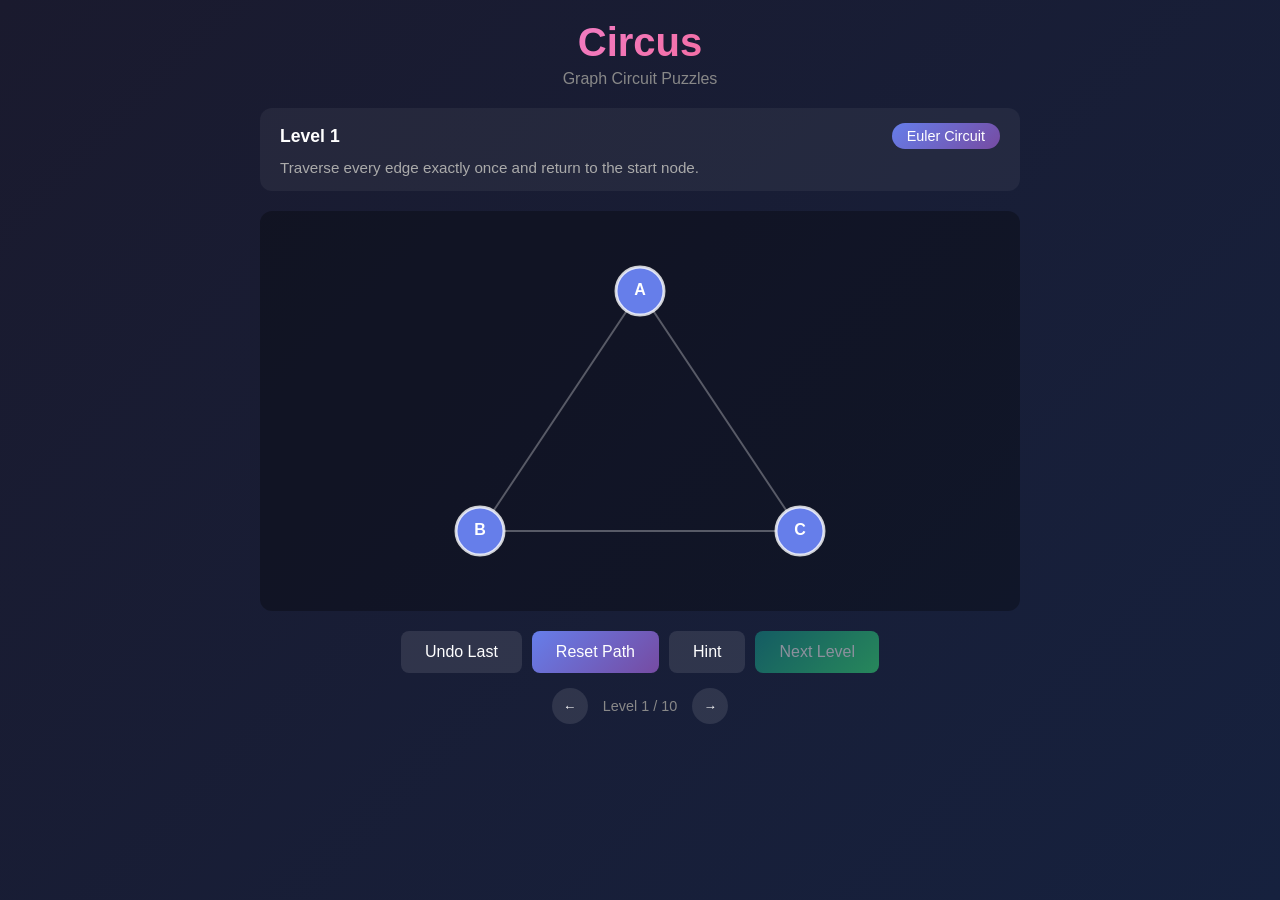
==== index.html @ 8d73c0f6 "Initial commit: Circus graph circuit puzzle game 10 levels of Euler and Hamilton circuit puzzles wit" ====
<!DOCTYPE html>
<html lang="en">
<head>
    <meta charset="UTF-8">
    <meta name="viewport" content="width=device-width, initial-scale=1.0">
    <title>Circus - Graph Circuit Puzzles</title>
    <link rel="stylesheet" href="style.css">
</head>
<body>
    <div class="container">
        <header>
            <h1>Circus</h1>
            <p class="subtitle">Graph Circuit Puzzles</p>
        </header>

        <div class="game-info">
            <div class="level-info">
                <span class="level-label">Level <span id="level-num">1</span></span>
                <span class="circuit-type" id="circuit-type">Euler Circuit</span>
            </div>
            <p class="instructions" id="instructions">Traverse every edge exactly once and return to the start node.</p>
        </div>

        <div class="canvas-container">
            <canvas id="game-canvas"></canvas>
        </div>

        <div class="controls">
            <button id="undo-btn" class="btn btn-secondary">Undo Last</button>
            <button id="reset-btn" class="btn">Reset Path</button>
            <button id="hint-btn" class="btn btn-secondary">Hint</button>
            <button id="next-btn" class="btn btn-success" disabled>Next Level</button>
        </div>

        <div class="level-select">
            <button id="prev-level" class="btn-small">&larr;</button>
            <span>Level <span id="level-display">1</span> / <span id="total-levels">1</span></span>
            <button id="next-level" class="btn-small">&rarr;</button>
        </div>

        <div id="message" class="message"></div>
    </div>

    <script type="module" src="js/main.js"></script>
</body>
</html>
---- style.css ----
* {
    margin: 0;
    padding: 0;
    box-sizing: border-box;
}

body {
    font-family: -apple-system, BlinkMacSystemFont, 'Segoe UI', Roboto, Oxygen, Ubuntu, sans-serif;
    background: linear-gradient(135deg, #1a1a2e 0%, #16213e 100%);
    min-height: 100vh;
    color: #fff;
}

.container {
    max-width: 800px;
    margin: 0 auto;
    padding: 20px;
}

header {
    text-align: center;
    margin-bottom: 20px;
}

header h1 {
    font-size: 2.5rem;
    font-weight: 700;
    background: linear-gradient(135deg, #f093fb 0%, #f5576c 100%);
    -webkit-background-clip: text;
    -webkit-text-fill-color: transparent;
    background-clip: text;
}

.subtitle {
    color: #888;
    font-size: 1rem;
    margin-top: 5px;
}

.game-info {
    background: rgba(255, 255, 255, 0.05);
    border-radius: 12px;
    padding: 15px 20px;
    margin-bottom: 20px;
}

.level-info {
    display: flex;
    justify-content: space-between;
    align-items: center;
    margin-bottom: 10px;
}

.level-label {
    font-size: 1.1rem;
    font-weight: 600;
}

.circuit-type {
    background: linear-gradient(135deg, #667eea 0%, #764ba2 100%);
    padding: 5px 15px;
    border-radius: 20px;
    font-size: 0.9rem;
    font-weight: 500;
}

.circuit-type.hamilton {
    background: linear-gradient(135deg, #f093fb 0%, #f5576c 100%);
}

.instructions {
    color: #aaa;
    font-size: 0.95rem;
}

.canvas-container {
    background: rgba(0, 0, 0, 0.3);
    border-radius: 12px;
    overflow: hidden;
    margin-bottom: 20px;
}

#game-canvas {
    display: block;
    width: 100%;
    height: 400px;
    cursor: pointer;
}

.controls {
    display: flex;
    gap: 10px;
    justify-content: center;
    margin-bottom: 15px;
}

.btn {
    background: linear-gradient(135deg, #667eea 0%, #764ba2 100%);
    border: none;
    color: #fff;
    padding: 12px 24px;
    border-radius: 8px;
    font-size: 1rem;
    font-weight: 500;
    cursor: pointer;
    transition: transform 0.2s, opacity 0.2s;
}

.btn:hover {
    transform: translateY(-2px);
}

.btn:active {
    transform: translateY(0);
}

.btn:disabled {
    opacity: 0.5;
    cursor: not-allowed;
    transform: none;
}

.btn-secondary {
    background: rgba(255, 255, 255, 0.1);
}

.btn-success {
    background: linear-gradient(135deg, #11998e 0%, #38ef7d 100%);
}

.level-select {
    display: flex;
    justify-content: center;
    align-items: center;
    gap: 15px;
    color: #888;
    font-size: 0.9rem;
}

.btn-small {
    background: rgba(255, 255, 255, 0.1);
    border: none;
    color: #fff;
    width: 36px;
    height: 36px;
    border-radius: 50%;
    cursor: pointer;
    transition: background 0.2s;
}

.btn-small:hover {
    background: rgba(255, 255, 255, 0.2);
}

.message {
    text-align: center;
    padding: 15px;
    border-radius: 8px;
    margin-top: 15px;
    font-weight: 500;
    opacity: 0;
    transition: opacity 0.3s;
}

.message.show {
    opacity: 1;
}

.message.success {
    background: rgba(56, 239, 125, 0.2);
    color: #38ef7d;
}

.message.error {
    background: rgba(245, 87, 108, 0.2);
    color: #f5576c;
}

.message.hint {
    background: rgba(102, 126, 234, 0.2);
    color: #667eea;
}

/* Responsive */
@media (max-width: 600px) {
    .container {
        padding: 15px;
    }

    header h1 {
        font-size: 2rem;
    }

    #game-canvas {
        height: 300px;
    }

    .controls {
        flex-wrap: wrap;
    }

    .btn {
        padding: 10px 20px;
        font-size: 0.9rem;
    }
}
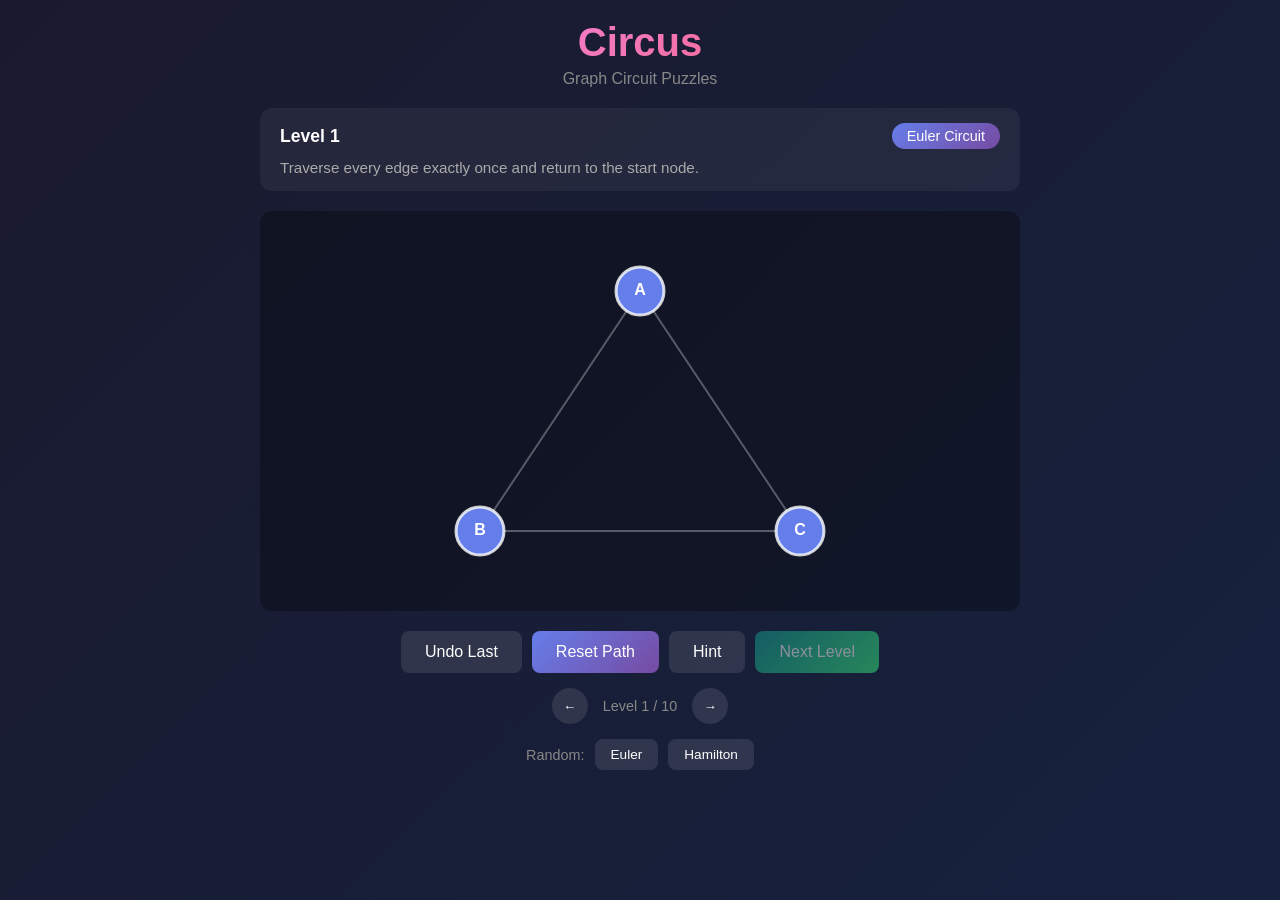
==== commit 3f2a67c6: "Add puzzle validator and random puzzle generator - Add validator.js: validates puzzles are solvable " ====
--- a/index.html
+++ b/index.html
@@ -38,6 +38,12 @@
             <button id="next-level" class="btn-small">&rarr;</button>
         </div>
 
+        <div class="random-controls">
+            <span class="random-label">Random:</span>
+            <button id="random-euler-btn" class="btn btn-random">Euler</button>
+            <button id="random-hamilton-btn" class="btn btn-random">Hamilton</button>
+        </div>
+
         <div id="message" class="message"></div>
     </div>
 
--- a/style.css
+++ b/style.css
@@ -152,6 +152,29 @@
     background: rgba(255, 255, 255, 0.2);
 }
 
+.random-controls {
+    display: flex;
+    justify-content: center;
+    align-items: center;
+    gap: 10px;
+    margin-top: 15px;
+}
+
+.random-label {
+    color: #888;
+    font-size: 0.9rem;
+}
+
+.btn-random {
+    background: rgba(255, 255, 255, 0.1);
+    padding: 8px 16px;
+    font-size: 0.85rem;
+}
+
+.btn-random:hover {
+    background: rgba(255, 255, 255, 0.2);
+}
+
 .message {
     text-align: center;
     padding: 15px;
